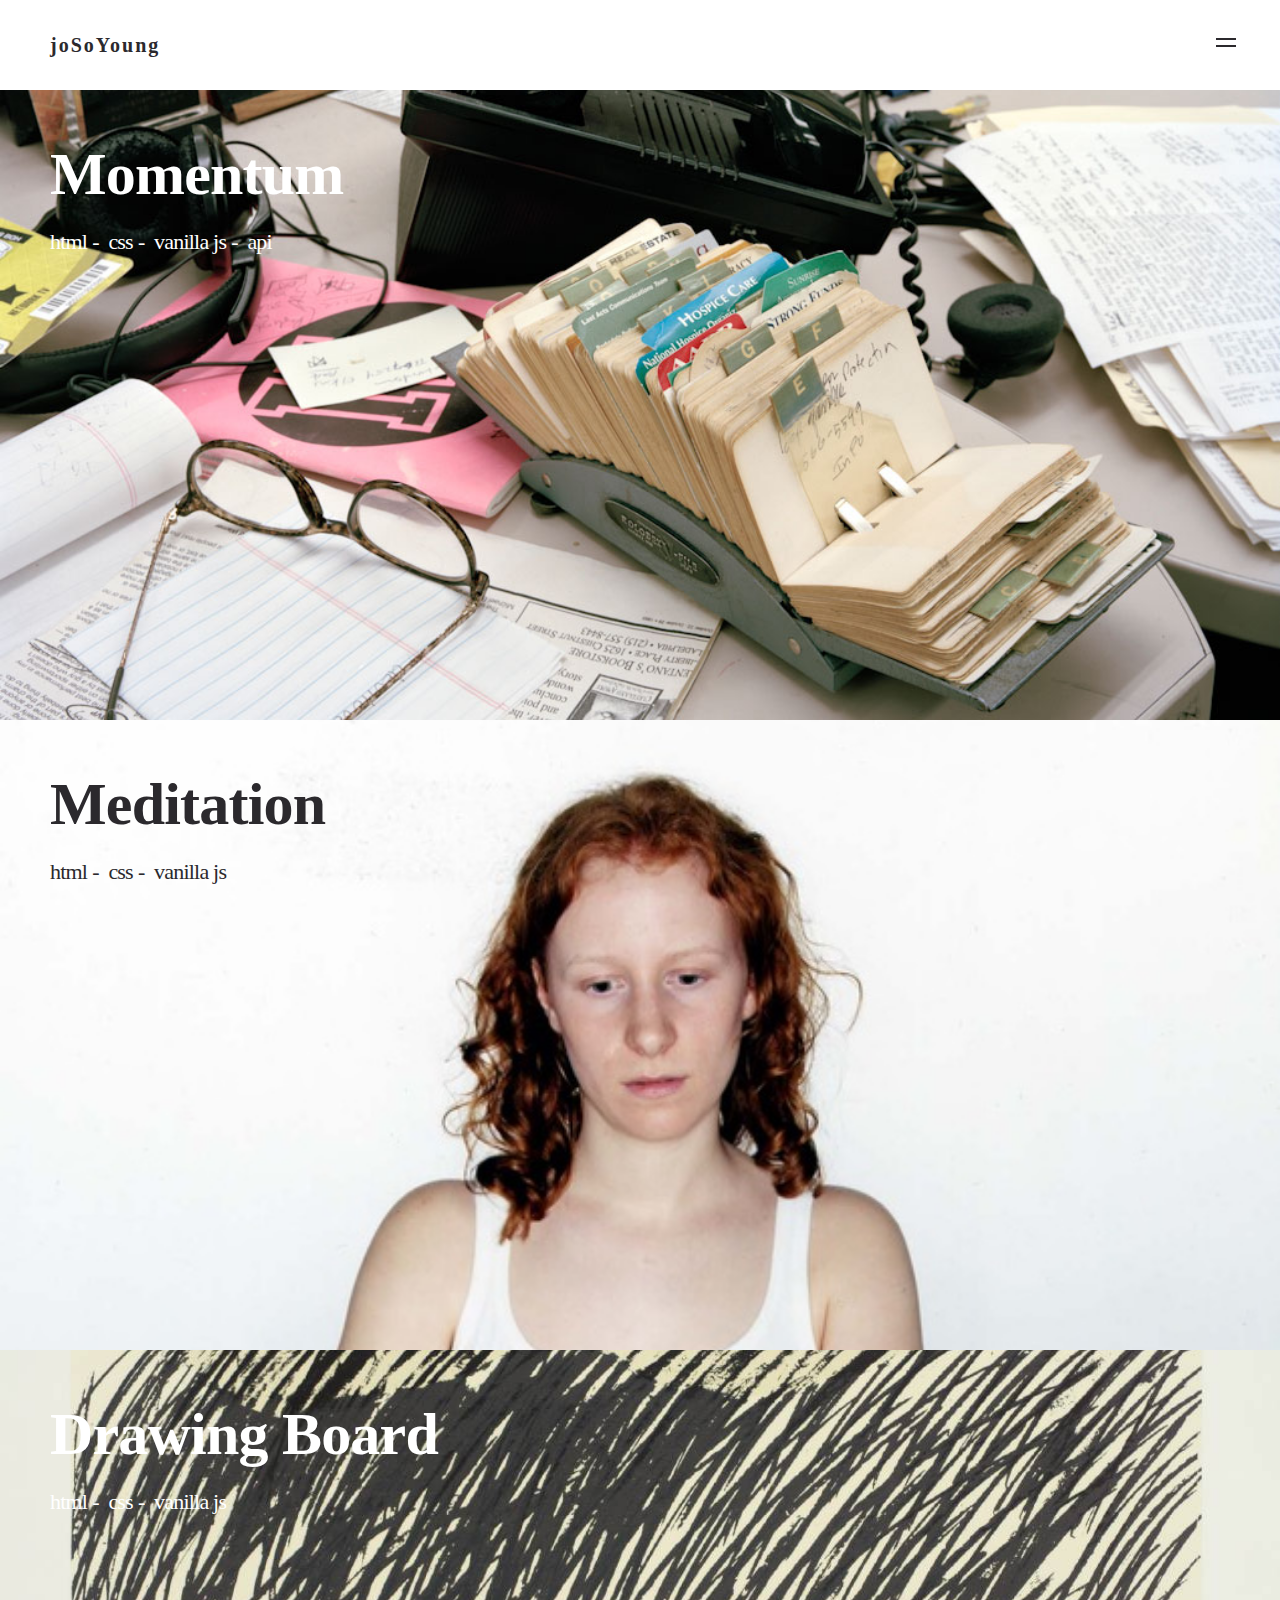
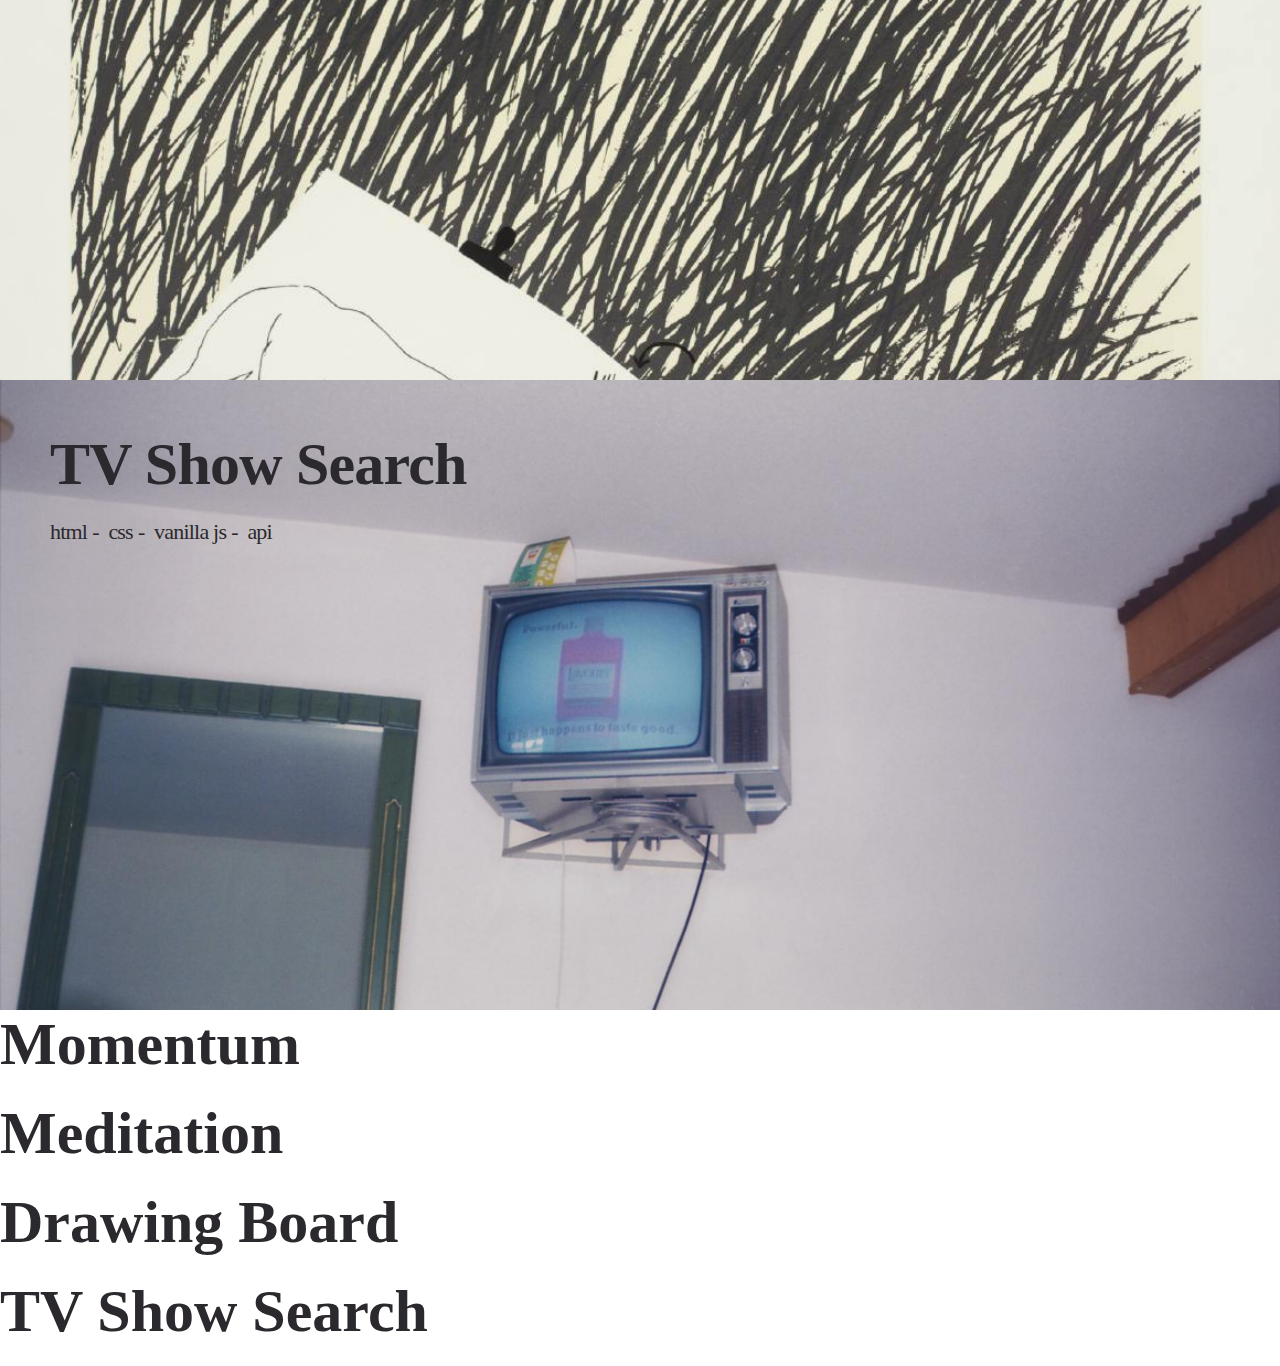
==== index.html @ 09b64dee "Add files" ====
<!DOCTYPE html>
<html lang="en">
<head>
    <meta charset="UTF-8">
    <meta name="description" content="Junior Web Developer Portfolio">
    <meta name="keywords" content="HTML, CSS, JavaScript, Frontend, Developer">
    <meta name="viewport" content="width=device-width, initial-scale=1.0">
    <title>joSoYoung</title>
    <link rel="stylesheet" href="./css/style.css">
    <!-- Google Analytics API Link -->
</head>

<body>
    <div class="desktop-only cursor no-display" aria-hidden="true">view</div>

    <header>
        <h1 class="logo">
            <a href="/" aria-label="Go home">joSoYoung</a>
        </h1>

        <nav>
            <div class="hamburger" aria-label="See the menu">
                <div class="line"></div>
                <div class="line"></div>
            </div>

            <div class="menu">
                <ul>
                    <li>
                        <a href="./about.html">About Me</a>
                    </li>
                    <li>
                        <a href="https://drive.google.com/file/d/16bURUXuclXhy6-l_90DxRUN7Qqb837nQ/view?usp=sharing" target="_blank">CV</a>
                    </li>
                </ul>
                <ul>
                    <li>
                        <a href="./applications/momentum/index.html" target="_blank">Momentum</a>
                    </li>
                    <li>
                        <a href="#" target="_blank">Meditation</a> <!--명상 앱 링크-->
                    </li>
                    <li>
                        <a href="./applications/drawing-board/index.html" target="_blank">Drawing Board</a>
                    </li>
                    <li>
                        <a href="./applications/tv-show-search/index.html" target="_blank">TV Show Search</a>
                    </li>
                </ul>
                <ul>
                    <li>
                        <a href="https://blog.naver.com/cookr3" target="_blank">Blog</a>
                    </li>
                    <li>
                        <a href="https://github.com/jo-soyoung" target="_blank">GitHub</a>
                    </li>
                    <li>
                        <a href="https://www.linkedin.com/in/soyoungjo/" target="_blank">LinkedIn</a>
                    </li>
                </ul>
                <ul>
                    <li>
                        <a href="./webs/index.html">web publishing</a>
                    </li>
                    <li>
                        <a href="mailto:cookr3@naver.com" aria-label="Contact Soyoung via email" target="_blank">contact</a>
                    </li>
                </ul>
            </div>
        </nav>
    </header>

    <main class="work-section">
        <ul class="work-list">
            <li class="work a">
                <a href="./applications/momentum" target="_blank" aria-label="a picture of a messed up desk" class="work-pic" title="Mike Vitez's Desk; Will Steacy作; 2012"></a>
                <div class="work-desc">
                    <h2 class="work-title">Momentum</h2>
                    <span class="work-detail">
                        <span>html</span>
                        <span>css</span>
                        <span>vanilla js</span>
                        <span>api</span>
                    </span>
                </div>
            </li>
            
            <li class="work b">
                <a href="#" aria-label="a picture of a woman staring something" class="work-pic" title="Alina No.5; Bettina von Zwehl作; 2004"></a>
                <div class="work-desc">
                    <h2 class="work-title">Meditation</h2>
                    <span class="work-detail">
                        <span>html</span>
                        <span>css</span>
                        <span>vanilla js</span>
                    </span>
                </div>
            </li>

            <li class="work c">
                <a href="./applications/drawing-board/index.html" aria-label="a drawing about drawing a rhinoceros" class="work-pic" title="Drawing About Drawing; Brett Whiteley作; 1965"></a>
                <div class="work-desc">
                    <h2 class="work-title">Drawing Board</h2>
                    <span class="work-detail">
                        <span>html</span>
                        <span>css</span>
                        <span>vanilla js</span>
                    </span>
                </div>
            </li>

            <li class="work d">
                <a href="./applications/tv-show-search/index.html" aria-label="a picture of an old television" class="work-pic" title="Miami, Oklahoma, July 1972; Stephen Shore作; 1972"></a>
                <div class="work-desc">
                    <h2 class="work-title">TV Show Search</h2>
                    <span class="work-detail">
                        <span>html</span>
                        <span>css</span>
                        <span>vanilla js</span>
                        <span>api</span>
                    </span>
                </div>
            </li>
        </ul>

        <ul class="work-title-list" aria-hidden="true"> <!-- Desktop Only-->
            <h2 class="work-title">Momentum</h2>
            <h2 class="work-title">Meditation</h2>
            <h2 class="work-title">Drawing Board</h2>
            <h2 class="work-title">TV Show Search</h2>
        </ul>

        <div class="pagers desktop-only" aria-label="slider pager">
            <ul>
                <li class="active"></li>
                <li></li>
                <li></li>
                <li></li>
            </ul>
        </div>
    </main>

    <footer>
        <ul>
            <li>
                <a href="./webs/index.html">web publishing</a>
            </li>
            
            <li>
                <a href="mailto:cookr3@naver.com" aria-label="Contact Soyoung via email">contact</a>
            </li>
        </ul>
    </footer>

    <script src="./js/app.js"></script>
    <script src="./js/slider.js"></script>
</body>
</html>
---- css/style.css ----
@import url(https://spoqa.github.io/spoqa-han-sans/css/SpoqaHanSansNeo.css);

/* Reset CSS */
* {
  margin: 0;
  padding: 0;
  box-sizing: border-box;
}

a {
  color: inherit;
  text-decoration: none;
  cursor: pointer;
}

li {
  list-style-type: none;
}

body {
  font-family: 'Spoqa Han Sans Neo', 'sans-serif';
  color: #2b292d;
}

/* Utilities */
.desktop-only {
  display: none;
}

.sr-only {
  position: absolute;
  z-index: -100;
  width: 1px;
  height: 1px;
  overflow: hidden;
  opacity: 0;
}

/* Hover Effect */
header .logo,
.menu ul:last-child a,
footer li {
  position: relative;
}

header .logo a::after,
.menu ul:last-child a::after,
footer li a::after {
  content: '';
  position: absolute;
  top: 50%;
  left: 110%;
  width: 0%;
  height: 1px;
  background-color: #2b292d;
  transition: width 500ms, left 500ms;
}

header .logo:hover a::after,
.menu ul:last-child a:hover::after,
footer li:hover a::after {
  width: 120%;
  left: -10%;
  transition: width 500ms;
  content: '';
  height: 1px;
  position: absolute;
  top: 50%;
  background-color: #2b292d;
}

header.open .logo a::after,
header.open .logo:hover a::after,
header.open .menu ul:last-child li a::after,
header.open .menu ul:last-child li:hover a::after {
  background-color: #fff;
}

/* Selection Effect */
.work-title::selection,
.work-detail span::selection,
.about h3::selection,
.intro-profile img::selection,
.intro-title h2::selection,
.intro-title p::selection,
.intro-desc p span::selection,
.profile-detail span::selection,
.profile-detail p::selection,
.education li::selection,
.skills span::selection,
footer a::selection,
br::selection {
  color: #fff;
  background-color: #2b292d;
}

/* Header */
header {
  position: sticky;
  position: -webkit-sticky;
  top: 0;
  display: flex;
  justify-content: space-between;
  align-items: center;
  width: 100%;
  height: 10vh;
  padding: 20px;
  background-color: #fff;
  z-index: 5;
  transition-delay: 0.25s;
}

header .logo {
  font-size: 20px;
  letter-spacing: 0.1em;
  transition: all 0.25ms ease-out;
  transition-delay: 0.25s;
}

/* Navigation */
header nav {
  position: relative;
}

.hamburger {
  width: 14px;
  cursor: pointer;
  transition: all 0.25s ease-out;
}

.line {
  width: 20px;
  height: 2px;
  margin-bottom: 5px;
  background-color: #2b292d;
  transition: all 0.25s ease-out;
}

.hamburger:hover .line:first-child {
  transform: translateX(5px);
}

.hamburger:hover .line:nth-child(2) {
  transform: translateX(-5px);
}

.menu {
  position: fixed;
  top: -100%;
  left: 100%;
  width: 100%;
  height: 90vh;
  padding: 30px 0;
  background-color: #2b292d;
  color: #797979;
  font-size: 24px;
  letter-spacing: 0.1em;
  transform: rotate(45deg);
  transition: all 0.25s ease-out;
  z-index: 100;
}

.menu ul {
  padding: 0 20px;
}

.menu ul:first-child,
.menu ul:nth-child(2) {
  margin-bottom: 40px;
}

.menu ul:nth-child(3) {
  font-size: 20px;
}

.menu ul:last-child {
  position: absolute;
  bottom: 40px;
  display: flex;
  justify-content: space-between;
  width: 100%;
  color: #fff;
  font-size: 16px;
  z-index: 10;
}

.menu li {
  width: fit-content;
  transition: all 0.25s ease-out;
}

.menu li:hover {
  color: #fff;
}

/* Navigation - Open */
header.open {
  background-color: #2b292d;
}

header.open .logo {
  color: #fff;
}

header.open .line {
  background-color: #fff;
}

header.open .line:first-child {
  transform: rotate(45deg) translateY(5px);
}

header.open .line:nth-child(2) {
  transform: rotate(-45deg) translateY(-5px);
}

header.open .hamburger:hover .line:first-child {
  transform: rotate(45deg) translateY(5px);
}

header.open .hamburger:hover .line:nth-child(2) {
  transform: rotate(-45deg) translateY(-5px);
}

header.open .hamburger:hover {
  transform-origin: center;
  transform: rotate(90deg);
}

header.open nav .menu {
  top: 10vh;
  left: 0;
  transform: rotate(0deg);
}

/* Works */
.work {
  position: relative;
  height: 70vh;
}

.work.a,
.work.c {
  color: #fff;
}

.work-pic {
  display: block;
  height: 100%;
}

.work.a .work-pic {
  background: url(../assets/images/STEACY_Deadline-081.jpg);
  background-size: cover;
  background-repeat: no-repeat;
  background-position: center;
}

.work.b .work-pic {
  background: url(../assets/images/Alina-Bettina_von_Zwehl.jpg);
  background-size: cover;
  background-repeat: no-repeat;
  background-position: center;
}

.work.c .work-pic {
  background: url(../assets/images/Drawing_About_Drawing-Brett_Whiteley.jpg);
  background-size: cover;
  background-repeat: no-repeat;
  background-position: center;
}

.work.d .work-pic {
  background: url(../assets/images/Miami_Oklahoma-Stephen_Shore.jpg);
  background-size: cover;
  background-repeat: no-repeat;
  background-position: center;
}

.work-desc {
  position: absolute;
  top: 20px;
  left: 20px;
  letter-spacing: -0.05em;
}

.work-title {
  display: block;
  margin-bottom: 8px;
  font-weight: 700;
  font-size: 30px;
}

.work-detail {
  font-size: 16px;
}

.work-detail span::after {
  content: '-';
  display: inline-block;
  margin: 0 2px;
}

.work-detail span:last-child::after {
  content: '';
}

/* Footer */
footer {
  display: none;
}

/* About */
.about {
  font-size: 16px;
  letter-spacing: -0.05em;
}

.about section {
  margin: 50px 20px 100px;
}

.about h3 {
  display: block;
  margin-bottom: 50px;
  font-weight: 700;
  text-align: center;
  font-size: 20px;
  letter-spacing: 0.05em;
  text-transform: uppercase;
}

.intro {
  text-align: center;
}

.intro-profile {
  margin-bottom: 20px;
}

.intro-profile img {
  width: 50vw;
  max-width: 250px;
}

.intro-title {
  margin-bottom: 50px;
  font-size: 18px;
}

.intro-title h2 {
  margin-bottom: 10px;
  font-weight: 700;
}

.intro-title p {
  font-weight: 300;
}

.intro-desc {
  text-align: left;
  line-height: 1.25;
}

.intro-desc span {
  display: block;
  margin-bottom: 20px;
}

.intro-desc span:last-child {
  margin-bottom: 0;
}

.profile-detail li {
  display: flex;
  margin-bottom: 10px;
}

.profile-detail li span {
  max-width: 12vw;
  margin-right: 20px;
}

.education li {
  margin-bottom: 10px;
}

.education li::before {
  content: '';
  display: inline-block;
  width: 4px;
  height: 4px;
  margin-right: 8px;
  border-radius: 50%;
  border: 1px solid #2b292d;
  background-color: #2b292d;
}

.skills {
  font-size: 14px;
}

.skills-detail li {
  display: flex;
  /* align-items: center; */
  margin-bottom: 10px;
}

.skill-title {
  display: inline-block;
  width: 40px;
  max-width: 12vw;
  margin-right: 20px;
  font-weight: 700;
}

.skill-title.ninety + span::before,
.skill-title.sixty + span::before {
  content: '';
  display: inline-block;
  width: 0vw;
  height: 14px;
  margin-right: 10px;
  border: 1px solid #2b292d;
  background-color: #2b292d;
  transition: all 0.75s ease;
}

.skill-title.ninety.animate + span::before {
  width: 54vw;
}

.skill-title.sixty.animate + span::before {
  width: 36vw;
}

/* Tablet (768px) */
@media screen and (min-width: 768px) {
  /* Header */
  header {
    padding: 30px 50px;
  }

  /* Navigation */
  .menu {
    display: flex;
    flex-direction: column;
    justify-content: center;
    padding: 0;
    font-size: 50px;
  }

  .menu ul {
    display: flex;
    flex-wrap: wrap;
    padding: 0 50px;
    transform: translateY(-50px);
  }

  .menu ul:first-child {
    margin-bottom: 60px;
  }

  .menu ul:nth-child(2) {
    margin-bottom: 80px;
  }

  .menu ul:nth-child(3) {
    font-size: 30px;
  }

  .menu ul:last-child {
    bottom: 0;
    letter-spacing: 0.1em;
  }

  .menu ul li::after {
    content: '-';
    margin: 0 10px;
  }

  .menu ul li:last-child::after,
  .menu ul:last-child li::after {
    content: '';
  }

  /* Works */
  .work-desc {
    top: 50px;
    left: 50px;
  }

  .work-title {
    margin-bottom: 20px;
    font-size: 60px;
  }

  .work-detail {
    font-size: 22px;
  }

  .work-detail span::after {
    margin: 0 5px;
  }

  /* About */
  .about {
    display: flex;
    flex-direction: column;
    align-items: center;
    max-width: 1050px;
  }

  .about section {
    display: flex;
    justify-content: center;
    margin: 0;
    padding: 100px 50px;
  }

  .about h3 {
    width: 20vw;
    margin-bottom: 0;
    margin-right: 50px;
    text-align: right;
    font-size: 30px;
  }

  .intro {
    text-align: left;
  }

  .intro-profile {
    margin-bottom: 0;
    margin-right: 50px;
  }

  .intro-profile img {
    max-width: 25vw;
  }

  .intro-wrapper {
    max-width: 310px;
  }

  .intro-title {
    display: flex;
    margin-bottom: 20px;
    line-height: 1;
  }

  .intro-title h2 {
    margin-bottom: 0;
    margin-right: 20px;
  }

  .intro-desc span {
    margin-bottom: 10px;
  }

  .skills-detail {
    max-width: 310px;
  }

  .skill-title.ninety.animate + span::before {
    width: 20.25vw;
  }

  .skill-title.sixty.animate + span::before {
    width: 13.5vw;
  }
}

/* Laptop (1440px) */
@media screen and (min-width: 1440px) {
  /* Utilities */
  .desktop-only {
    display: block;
  }

  .cursor {
    position: absolute;
    width: 3rem;
    height: 3rem;
    color: #fff;
    background-color: #2b292d;
    text-align: center;
    font-size: 1rem;
    line-height: 3rem;
    border-radius: 50%;
    transform: translate(-50%, -50%);
    transform-origin: 100% 100%;
    pointer-events: none;
    z-index: 10;
  }

  .no-display {
    display: none;
  }

  .pagers {
    display: block;
    position: absolute;
    top: 50%;
    right: 50px;
    transform: translateY(-50%);
  }

  .pagers li {
    width: 10px;
    height: 10px;
    margin-bottom: 12px;
    border-radius: 50%;
    border: 1px solid #2b292d;
    transition: all 0.25s;
    cursor: pointer;
  }

  .pagers li.active {
    background-color: #2b292d;
  }

  .pagers li:hover {
    background-color: #2b292d;
  }

  /* Header */
  header {
    position: fixed;
    padding: 50px;
    background-color: transparent;
    z-index: 10;
  }

  /* Works */
  .work-section {
    position: relative;
    width: 100vw;
    height: 100vh;
    z-index: 5;
    overflow: hidden;
  }

  .work-list {
    position: relative;
    width: 100%;
    height: 100%;
  }

  .work {
    position: absolute;
    bottom: -100%;
    left: 60%;
    width: 40%;
    max-height: 60vh;
    height: 100%;
    transform: translate(-50%, -50%) rotate(10deg);
    z-index: 5;
    transition: all 1s ease;
  }

  .work-title-list {
    position: absolute;
    top: -100%;
    width: 100%;
    height: 100%;
  }

  .work-title-list .work-title {
    position: absolute;
    bottom: 0;
    left: 50%;
    max-height: 10vh;
    line-height: 10vh;
    letter-spacing: -0.05em;
    z-index: 10;
  }

  .work .work-pic {
    max-width: 25vw;
    cursor: none;
  }

  .work-desc {
    position: static;
    color: #2b292d;
  }

  .work-title {
    position: absolute;
    top: 50%;
    right: -50px;
    transform: translateY(-50%);
    width: fit-content;
    font-size: 90px;
  }

  .work-detail {
    position: absolute;
    left: -50px;
    bottom: -17px;
    width: fit-content;
    transform: rotate(270deg);
    transform-origin: left;
    opacity: 0;
  }

  button:focus {
    outline: none;
  }
  button:nth-child(1) {
    left: 8%;
  }
  button:nth-child(2) {
    right: 8%;
  }

  /* About */
  .about {
    width: fit-content;
    max-width: none;
    margin: 0 auto;
    font-size: 18px;
  }

  .about section {
    width: 60vw;
    justify-content: flex-start;
  }

  .about h3 {
    width: 300px;
    margin-right: 100px;
    text-align: right;
    font-size: 40px;
  }

  .intro-wrapper,
  .profile-detail,
  .education ul,
  .skills-detail {
    max-width: 500px;
  }

  .intro-profile {
    margin-right: 100px;
  }

  .intro-profile img {
    max-width: 300px;
  }

  .intro-title {
    margin-bottom: 50px;
    font-size: 20px;
    line-height: 20px;
  }

  .skill-title.ninety.animate + span::before {
    width: 15.75vw;
  }

  .skill-title.sixty.animate + span::before {
    width: 10.5vw;
  }

  /* Footer */
  footer {
    position: fixed;
    bottom: 0;
    display: block;
    width: 100%;
    padding: 50px;
    z-index: 5;
  }

  footer ul {
    display: flex;
    justify-content: space-between;
    font-size: 16px;
    letter-spacing: 0.1em;
  }
}
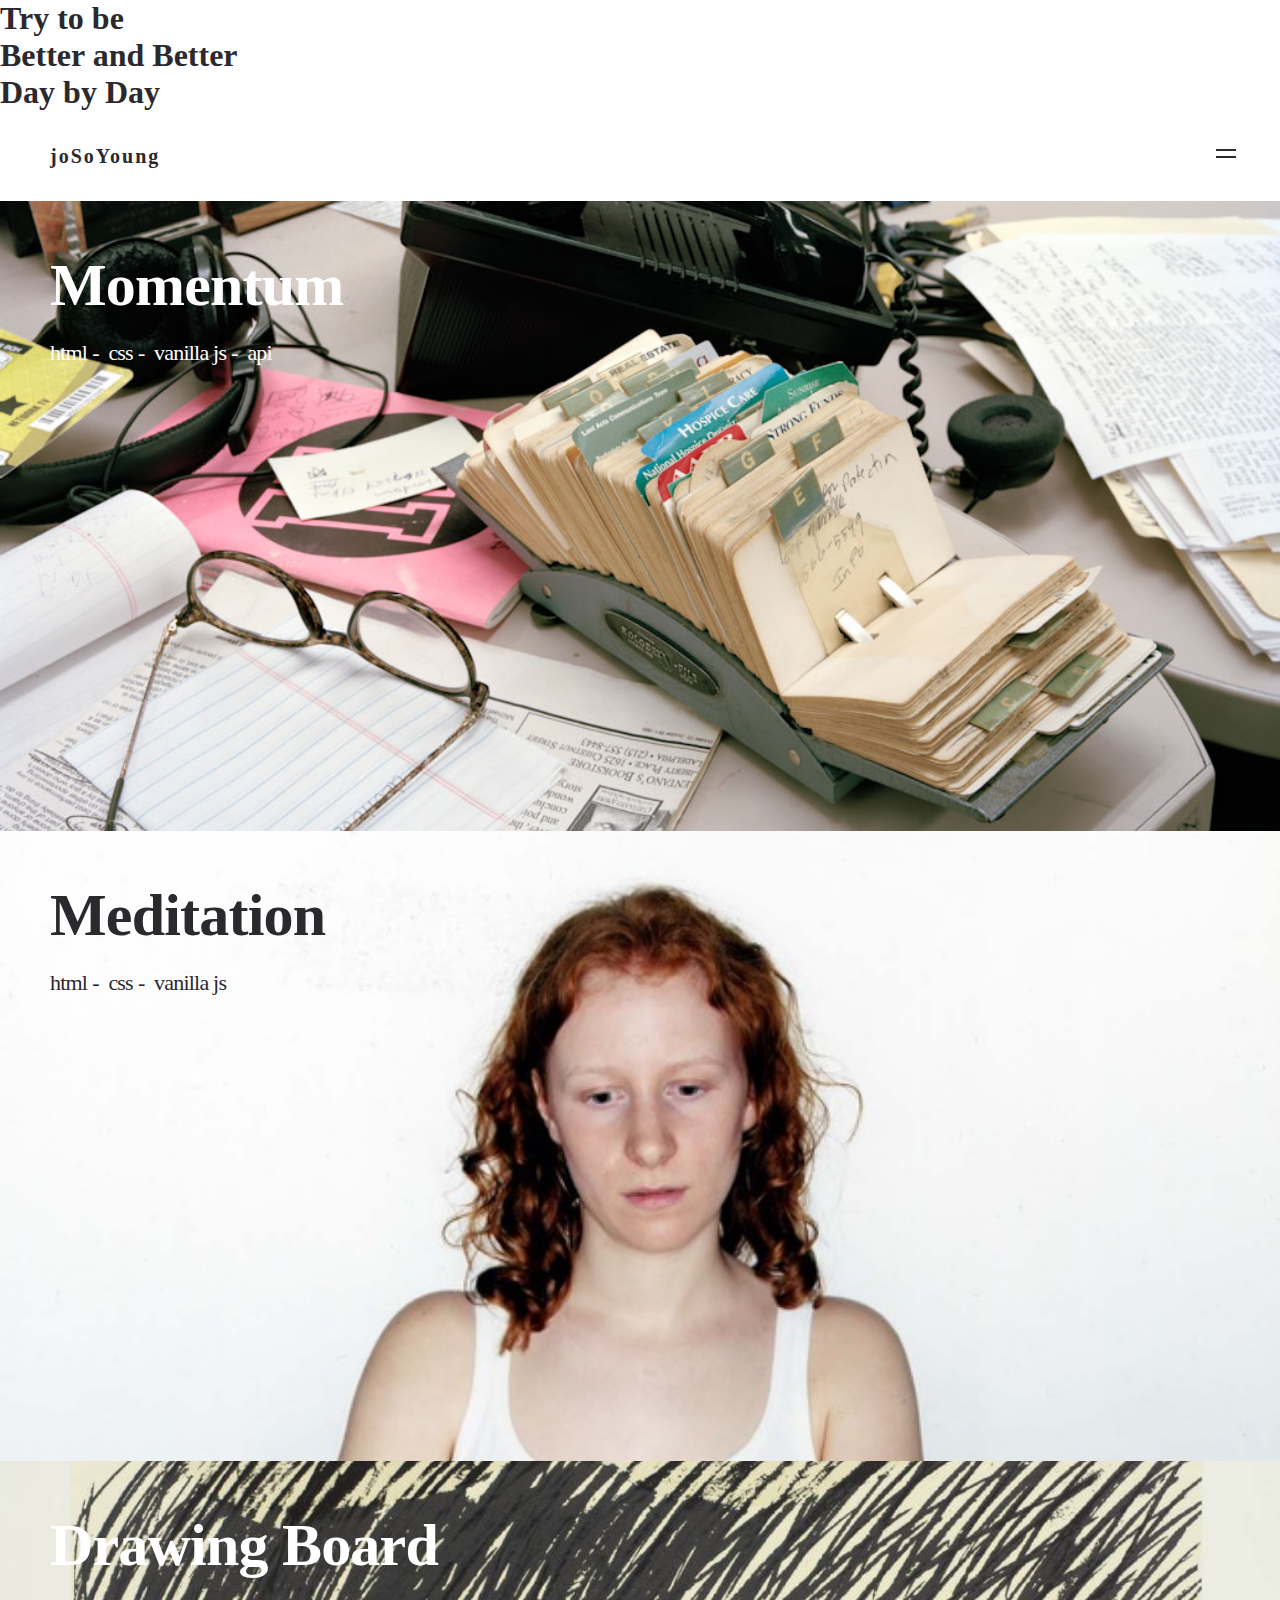
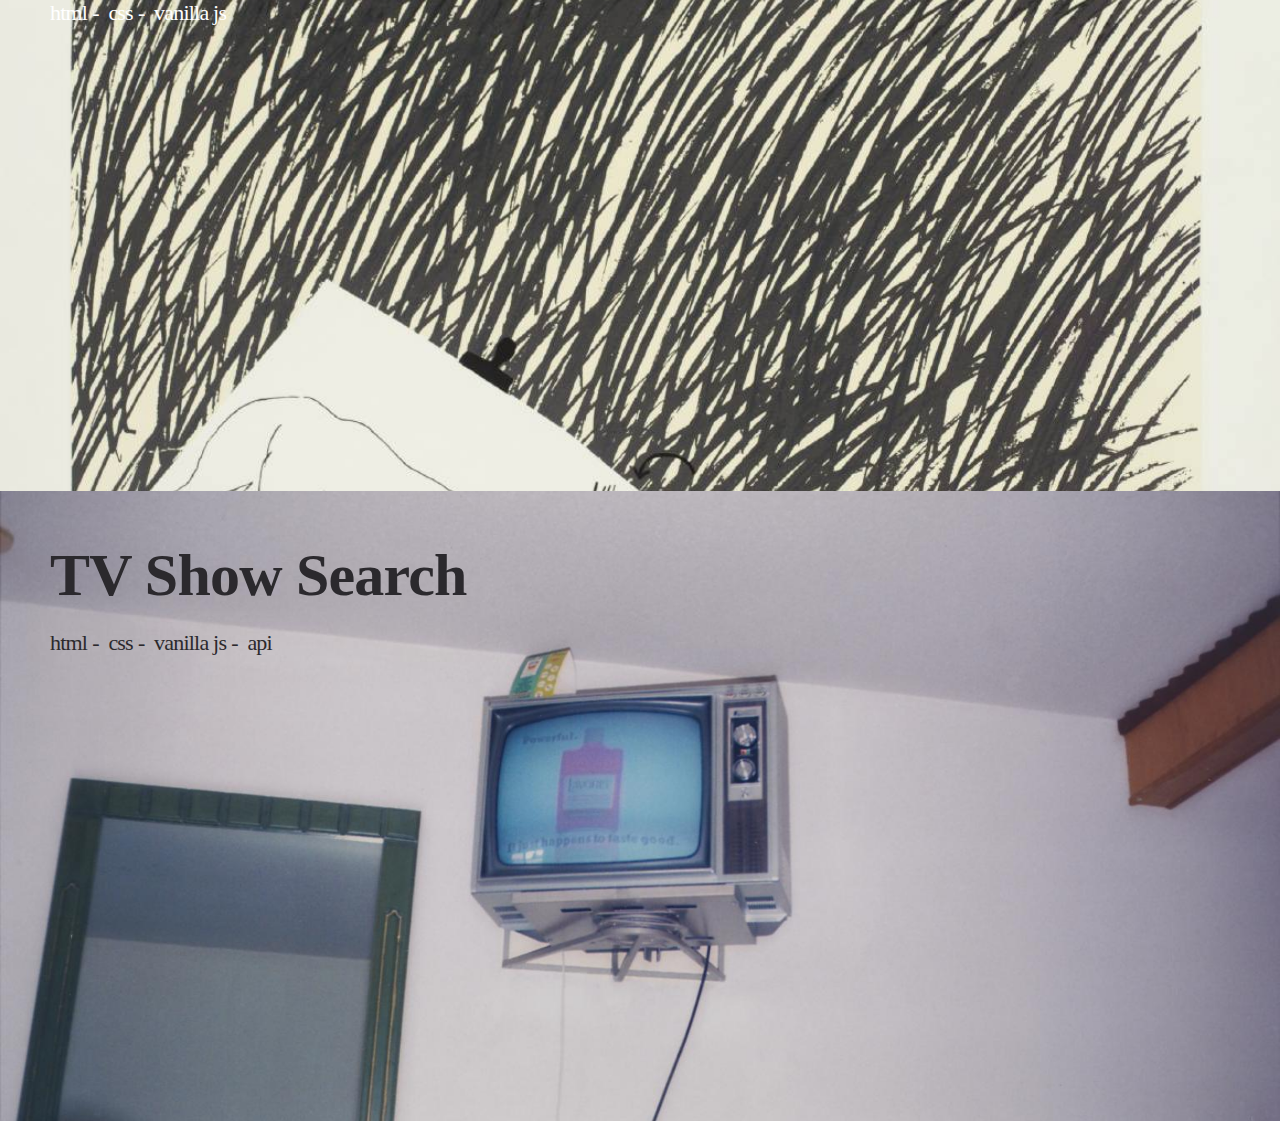
==== commit e9d97cce: "Add Google Analytics Codes" ====
--- a/index.html
+++ b/index.html
@@ -6,12 +6,36 @@
     <meta name="keywords" content="HTML, CSS, JavaScript, Frontend, Developer">
     <meta name="viewport" content="width=device-width, initial-scale=1.0">
     <title>joSoYoung</title>
+    <!-- Google Analytics -->
+    <script async src="https://www.googletagmanager.com/gtag/js?id=G-L59MKM5V5X"></script>
+    <script>
+    window.dataLayer = window.dataLayer || [];
+    function gtag(){dataLayer.push(arguments);}
+    gtag('js', new Date());
+
+    gtag('config', 'G-L59MKM5V5X');
+    </script>
+    <!-- End Google Analytics -->
+    <link rel="stylesheet" href="./css/intro.css">
     <link rel="stylesheet" href="./css/style.css">
-    <!-- Google Analytics API Link -->
 </head>
 
 <body>
-    <div class="desktop-only cursor no-display" aria-hidden="true">view</div>
+    <div class="intro">
+        <div class="intro-text">
+            <h1 class="hide">
+                <span class="text">Try to be</span>
+            </h1>
+            <h1 class="hide">
+                <span class="text">Better and Better</span>
+            </h1>
+            <h1 class="hide">
+                <span class="text">Day by Day</span>
+            </h1>
+        </div>
+    </div>
+
+    <div class="slider" aria-hidden="true"></div>
 
     <header>
         <h1 class="logo">
@@ -60,7 +84,7 @@
                 </ul>
                 <ul>
                     <li>
-                        <a href="./webs/index.html">web publishing</a>
+                        <a href="./webs.html">web publishing</a>
                     </li>
                     <li>
                         <a href="mailto:cookr3@naver.com" aria-label="Contact Soyoung via email" target="_blank">contact</a>
@@ -123,7 +147,7 @@
             </li>
         </ul>
 
-        <ul class="work-title-list" aria-hidden="true"> <!-- Desktop Only-->
+        <ul class="work-title-list desktop-only" aria-hidden="true"> <!-- Desktop Only-->
             <h2 class="work-title">Momentum</h2>
             <h2 class="work-title">Meditation</h2>
             <h2 class="work-title">Drawing Board</h2>
@@ -143,7 +167,12 @@
     <footer>
         <ul>
             <li>
-                <a href="./webs/index.html">web publishing</a>
+                <a href="./webs.html">web publishing</a>
+            </li>
+
+            <li class="desktop-only scroll" aria-hidden="true">
+                <span>scroll</span>
+                <div class="scroll-line"><div></div></div>
             </li>
             
             <li>
@@ -152,7 +181,12 @@
         </ul>
     </footer>
 
-    <script src="./js/app.js"></script>
+    <div class="desktop-only cursor no-display" aria-hidden="true">view</div>
+
+    <script src="https://cdnjs.cloudflare.com/ajax/libs/gsap/3.6.0/gsap.min.js" integrity="sha512-1dalHDkG9EtcOmCnoCjiwQ/HEB5SDNqw8d4G2MKoNwjiwMNeBAkudsBCmSlMnXdsH8Bm0mOd3tl/6nL5y0bMaQ==" crossorigin="anonymous"></script>
+    <script src="./js/intro.js"></script>
+    <script src="./js/menu.js"></script>
+    <script src="./js/cursor.js"></script>
     <script src="./js/slider.js"></script>
 </body>
 </html>--- a/css/style.css
+++ b/css/style.css
@@ -289,10 +289,12 @@
   margin-bottom: 8px;
   font-weight: 700;
   font-size: 30px;
+  text-transform: capitalize;
 }
 
 .work-detail {
   font-size: 16px;
+  text-transform: lowercase;
 }
 
 .work-detail span::after {
@@ -576,6 +578,74 @@
   /* Utilities */
   .desktop-only {
     display: block;
+  }
+
+  .scroll {
+    width: 80px;
+    text-align: center;
+    transition: transform 0.6s ease-in-out, opacity 0.5s ease,
+      pointer-events 0.5s ease;
+  }
+
+  .scroll-line {
+    position: absolute;
+    left: 10px;
+    bottom: -5px;
+    width: 60px;
+    height: 1px;
+    overflow: hidden;
+  }
+
+  .scroll-line div {
+    position: absolute;
+    left: 0;
+    top: 0;
+    width: 60px;
+    height: 1px;
+    background-color: #2b292d;
+
+    -webkit-animation-duration: 1.5s;
+    animation-duration: 1.5s;
+    -webkit-animation-fill-mode: both;
+    animation-fill-mode: both;
+    -webkit-animation-iteration-count: infinite;
+    animation-iteration-count: infinite;
+    -webkit-animation-name: scroll-line;
+    animation-name: scroll-line;
+    -webkit-animation-timing-function: ease-in-out;
+    animation-timing-function: ease-in-out;
+  }
+
+  @-webkit-keyframes scroll-line {
+    from,
+    5% {
+      width: 0px;
+    }
+    33%,
+    66% {
+      left: 0px;
+      width: 80px;
+    }
+    95%,
+    to {
+      left: 80px;
+    }
+  }
+
+  @keyframes scroll-info-line {
+    from,
+    5% {
+      width: 0px;
+    }
+    33%,
+    66% {
+      left: 0px;
+      width: 80px;
+    }
+    95%,
+    to {
+      left: 80px;
+    }
   }
 
   .cursor {
@@ -613,14 +683,9 @@
     border-radius: 50%;
     border: 1px solid #2b292d;
     transition: all 0.25s;
-    cursor: pointer;
   }
 
   .pagers li.active {
-    background-color: #2b292d;
-  }
-
-  .pagers li:hover {
     background-color: #2b292d;
   }
 
@@ -725,6 +790,7 @@
 
   .about section {
     width: 60vw;
+    max-width: 830px;
     justify-content: flex-start;
   }
 
@@ -757,11 +823,11 @@
   }
 
   .skill-title.ninety.animate + span::before {
-    width: 15.75vw;
+    width: 11.25vw;
   }
 
   .skill-title.sixty.animate + span::before {
-    width: 10.5vw;
+    width: 7.75vw;
   }
 
   /* Footer */
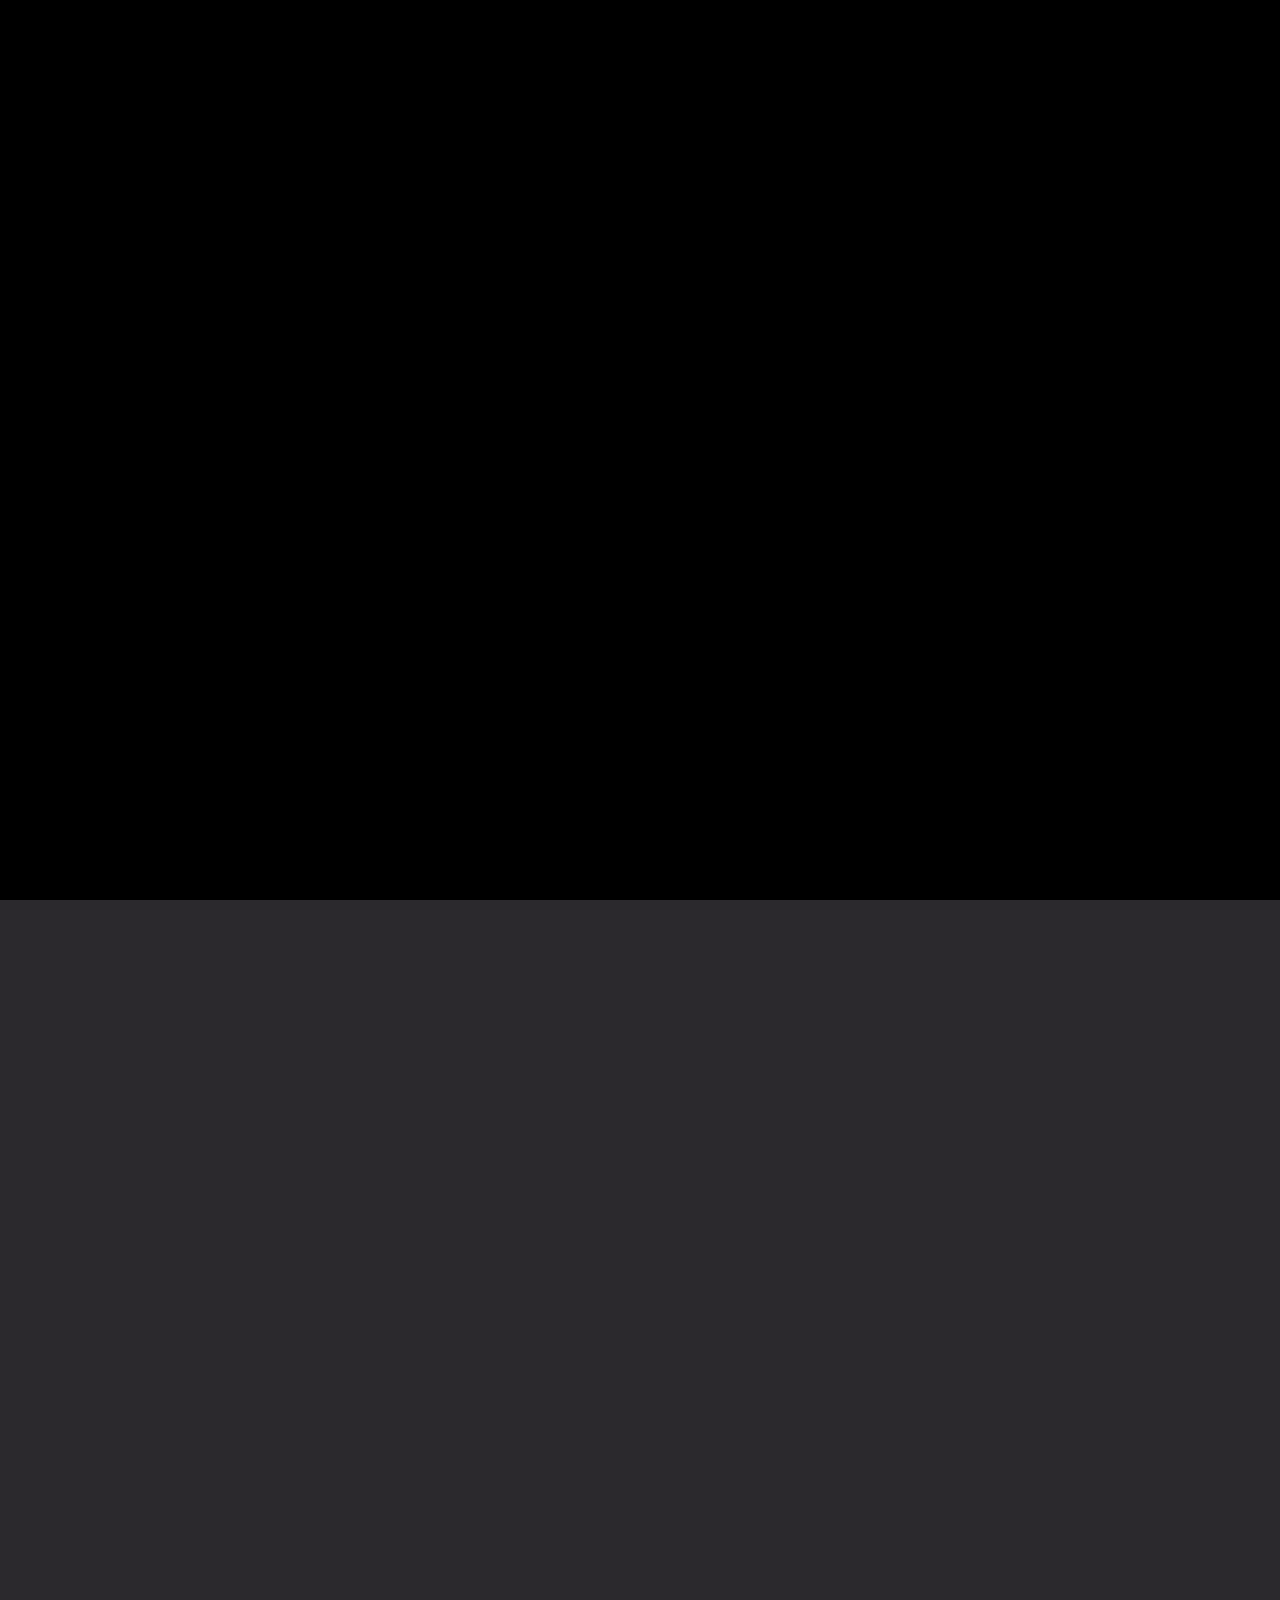
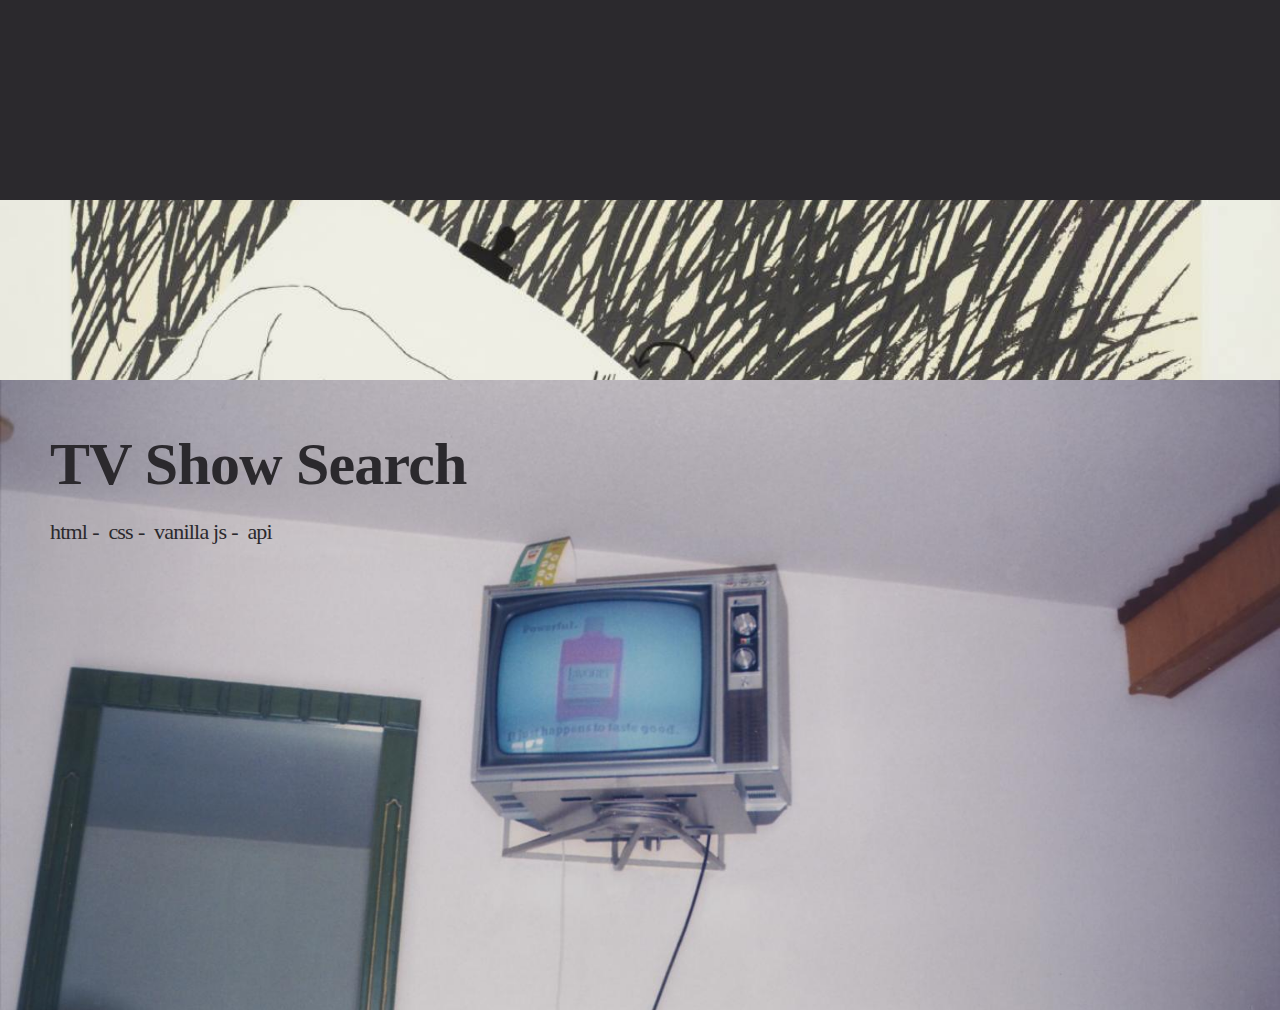
==== commit cc89d217: "Add intro effect" ====
--- a/index.html
+++ b/index.html
@@ -6,6 +6,7 @@
     <meta name="keywords" content="HTML, CSS, JavaScript, Frontend, Developer">
     <meta name="viewport" content="width=device-width, initial-scale=1.0">
     <title>joSoYoung</title>
+    <link rel="shortcut icon" href="./assets/favicon/joSoYoung.ico">
     <!-- Google Analytics -->
     <script async src="https://www.googletagmanager.com/gtag/js?id=G-L59MKM5V5X"></script>
     <script>
@@ -24,13 +25,13 @@
     <div class="intro">
         <div class="intro-text">
             <h1 class="hide">
-                <span class="text">Try to be</span>
+                <span class="text">I strive to</span>
             </h1>
             <h1 class="hide">
-                <span class="text">Better and Better</span>
+                <span class="text">better myself</span>
             </h1>
             <h1 class="hide">
-                <span class="text">Day by Day</span>
+                <span class="text">everyday</span>
             </h1>
         </div>
     </div>
--- a/css/intro.css
+++ b/css/intro.css
@@ -0,0 +1,52 @@
+.intro {
+  display: flex;
+  justify-content: center;
+  align-items: center;
+  position: fixed;
+  top: 0;
+  left: 0;
+  width: 100%;
+  height: 100vh;
+  background: black;
+  z-index: 100;
+}
+
+.intro-text {
+  color: rgb(230, 230, 230);
+  font-size: 1rem;
+}
+
+.slider {
+  position: fixed;
+  top: 0;
+  left: 0;
+  width: 100%;
+  height: 100vh;
+  background: #2b292d;
+  z-index: 100;
+  transform: translateY(100%);
+}
+
+.hide {
+  background: black;
+  overflow: hidden;
+}
+
+.hide span {
+  display: inline-block;
+  transform: translateY(100%);
+}
+
+/* Tablet (768px) */
+@media screen and (min-width: 768px) {
+  .intro-text {
+    font-size: 2rem;
+  }
+}
+
+/* Laptop (1440px) */
+@media screen and (min-width: 1440px) {
+  .intro-text {
+    font-size: 3rem;
+  }
+}
